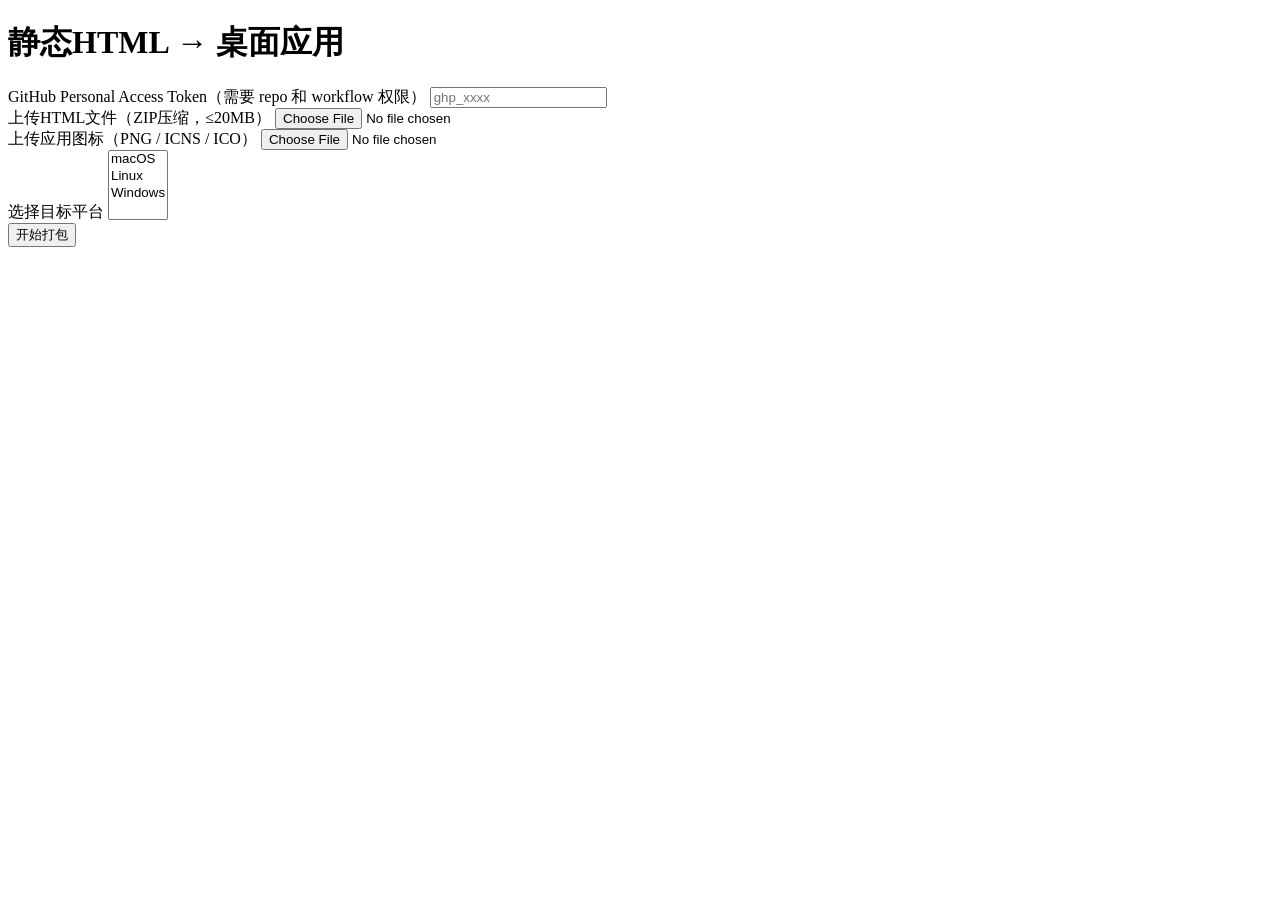
==== docs/index.html @ 5d5d5eb6 "html app packager - initial commit" ====
<!DOCTYPE html>
<html>

<head>
  <meta charset="UTF-8">
  <title>HTML 打包工具</title>
  <link rel="stylesheet" href="style.css">
</head>

<body>
  <h1>静态HTML → 桌面应用</h1>
  <div class="step">
    <label>GitHub Personal Access Token（需要 repo 和 workflow 权限）</label>
    <input type="password" id="token" placeholder="ghp_xxxx">
  </div>
  <div class="step">
    <label>上传HTML文件（ZIP压缩，≤20MB）</label>
    <input type="file" id="htmlZip" accept=".zip">
  </div>
  <div class="step">
    <label>上传应用图标（PNG / ICNS / ICO）</label>
    <input type="file" id="iconFile" accept=".png,.icns,.ico">
  </div>
  <div class="step">
    <label>选择目标平台</label>
    <select id="platforms" multiple>
      <option value="mac">macOS</option>
      <option value="linux">Linux</option>
      <option value="windows">Windows</option>
    </select>
  </div>
  <button id="buildBtn">开始打包</button>
  <div id="status"></div>
  <div id="downloadLinks"></div>

  <script src="app.js" type="module"></script>
</body>

</html>
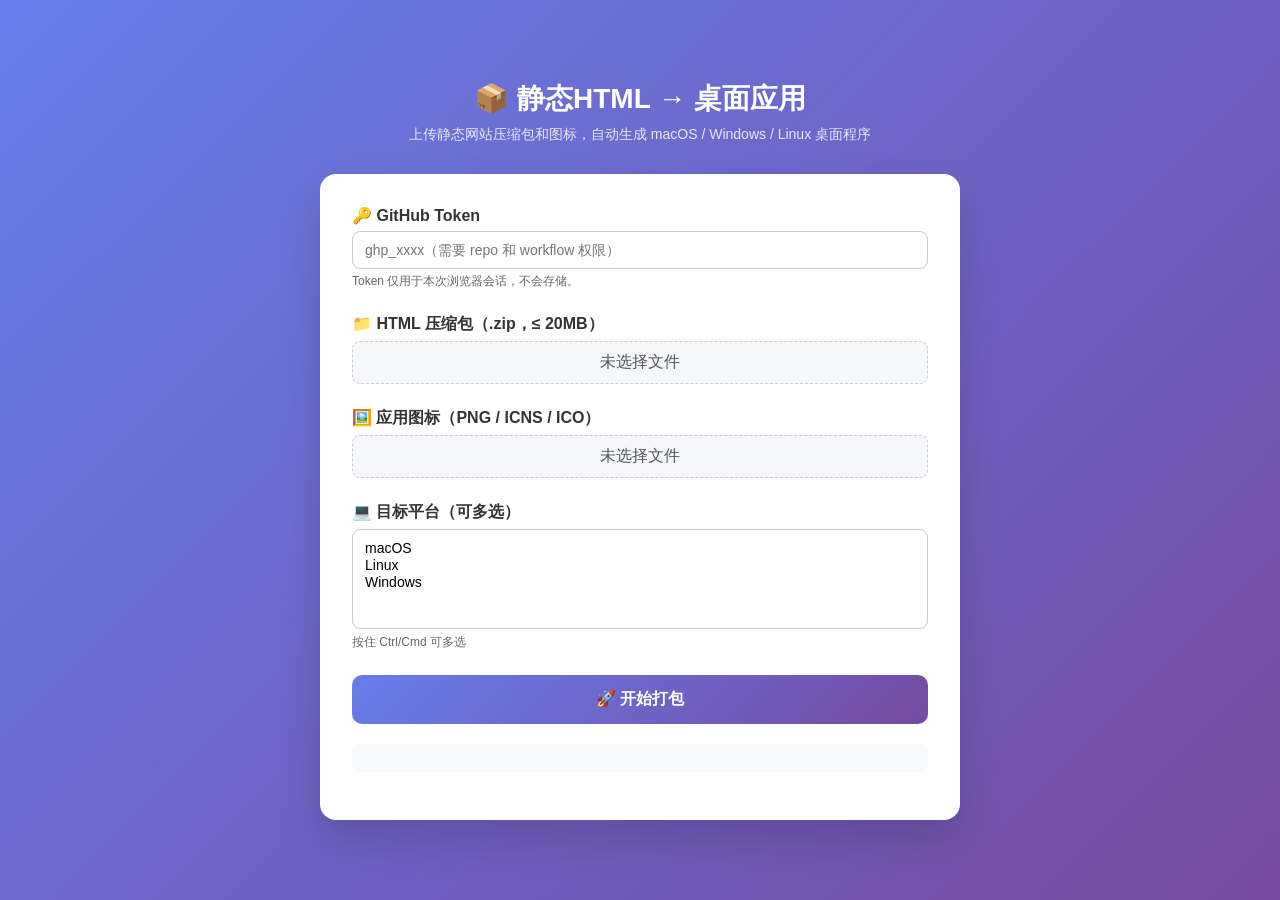
==== commit 2ace5eea: "Enhance docs UI and GitHub Actions flow Revamp the docs UI and improve the GitHub Actions integratio" ====
--- a/docs/index.html
+++ b/docs/index.html
@@ -1,39 +1,56 @@
 <!DOCTYPE html>
-<html>
-
+<html lang="zh-CN">
 <head>
   <meta charset="UTF-8">
-  <title>HTML 打包工具</title>
+  <meta name="viewport" content="width=device-width, initial-scale=1.0">
+  <title>HTML 打包桌面应用</title>
   <link rel="stylesheet" href="style.css">
 </head>
+<body>
+  <div class="container">
+    <h1>📦 静态HTML → 桌面应用</h1>
+    <p class="subtitle">上传静态网站压缩包和图标，自动生成 macOS / Windows / Linux 桌面程序</p>
 
-<body>
-  <h1>静态HTML → 桌面应用</h1>
-  <div class="step">
-    <label>GitHub Personal Access Token（需要 repo 和 workflow 权限）</label>
-    <input type="password" id="token" placeholder="ghp_xxxx">
+    <div class="card">
+      <div class="step">
+        <label for="token">🔑 GitHub Token</label>
+        <input type="password" id="token" placeholder="ghp_xxxx（需要 repo 和 workflow 权限）" autocomplete="off">
+        <small>Token 仅用于本次浏览器会话，不会存储。</small>
+      </div>
+
+      <div class="step">
+        <label for="htmlZip">📁 HTML 压缩包（.zip，≤ 20MB）</label>
+        <div class="file-input-wrapper">
+          <input type="file" id="htmlZip" accept=".zip">
+          <span id="zipFileName">未选择文件</span>
+        </div>
+      </div>
+
+      <div class="step">
+        <label for="iconFile">🖼️ 应用图标（PNG / ICNS / ICO）</label>
+        <div class="file-input-wrapper">
+          <input type="file" id="iconFile" accept=".png,.icns,.ico">
+          <span id="iconFileName">未选择文件</span>
+        </div>
+      </div>
+
+      <div class="step">
+        <label for="platforms">💻 目标平台（可多选）</label>
+        <select id="platforms" multiple size="3">
+          <option value="mac">macOS</option>
+          <option value="linux">Linux</option>
+          <option value="windows">Windows</option>
+        </select>
+        <small>按住 Ctrl/Cmd 可多选</small>
+      </div>
+
+      <button id="buildBtn">🚀 开始打包</button>
+
+      <div id="status" class="status-box"></div>
+      <div id="downloadLinks" class="download-box"></div>
+    </div>
   </div>
-  <div class="step">
-    <label>上传HTML文件（ZIP压缩，≤20MB）</label>
-    <input type="file" id="htmlZip" accept=".zip">
-  </div>
-  <div class="step">
-    <label>上传应用图标（PNG / ICNS / ICO）</label>
-    <input type="file" id="iconFile" accept=".png,.icns,.ico">
-  </div>
-  <div class="step">
-    <label>选择目标平台</label>
-    <select id="platforms" multiple>
-      <option value="mac">macOS</option>
-      <option value="linux">Linux</option>
-      <option value="windows">Windows</option>
-    </select>
-  </div>
-  <button id="buildBtn">开始打包</button>
-  <div id="status"></div>
-  <div id="downloadLinks"></div>
 
   <script src="app.js" type="module"></script>
 </body>
-
 </html>
--- a/docs/style.css
+++ b/docs/style.css
@@ -0,0 +1,169 @@
+* {
+  margin: 0;
+  padding: 0;
+  box-sizing: border-box;
+}
+
+body {
+  font-family: -apple-system, BlinkMacSystemFont, 'Segoe UI', Roboto, Helvetica, Arial, sans-serif;
+  background: linear-gradient(135deg, #667eea 0%, #764ba2 100%);
+  min-height: 100vh;
+  display: flex;
+  align-items: center;
+  justify-content: center;
+  padding: 20px;
+}
+
+.container {
+  max-width: 640px;
+  width: 100%;
+}
+
+h1 {
+  text-align: center;
+  color: white;
+  margin-bottom: 8px;
+  font-size: 28px;
+}
+
+.subtitle {
+  text-align: center;
+  color: rgba(255, 255, 255, 0.85);
+  margin-bottom: 30px;
+  font-size: 14px;
+}
+
+.card {
+  background: white;
+  border-radius: 16px;
+  padding: 32px;
+  box-shadow: 0 20px 40px rgba(0, 0, 0, 0.15);
+}
+
+.step {
+  margin-bottom: 24px;
+}
+
+.step label {
+  display: block;
+  font-weight: 600;
+  margin-bottom: 6px;
+  color: #333;
+}
+
+.step small {
+  display: block;
+  color: #666;
+  font-size: 12px;
+  margin-top: 4px;
+}
+
+input[type="password"],
+select {
+  width: 100%;
+  padding: 10px 12px;
+  border: 1px solid #ccc;
+  border-radius: 8px;
+  font-size: 14px;
+  transition: border 0.2s;
+}
+
+input[type="password"]:focus,
+select:focus {
+  outline: none;
+  border-color: #667eea;
+  box-shadow: 0 0 0 3px rgba(102, 126, 234, 0.15);
+}
+
+.file-input-wrapper {
+  position: relative;
+  display: flex;
+  align-items: center;
+}
+
+.file-input-wrapper input[type="file"] {
+  position: absolute;
+  opacity: 0;
+  width: 100%;
+  height: 100%;
+  cursor: pointer;
+}
+
+.file-input-wrapper span {
+  display: inline-block;
+  padding: 10px 16px;
+  background: #f5f7fa;
+  border: 1px dashed #ccc;
+  border-radius: 8px;
+  width: 100%;
+  text-align: center;
+  color: #555;
+  transition: background 0.2s;
+}
+
+.file-input-wrapper:hover span {
+  background: #e8ecf1;
+  border-color: #667eea;
+}
+
+select[multiple] {
+  height: 100px;
+}
+
+button {
+  width: 100%;
+  padding: 14px;
+  background: linear-gradient(135deg, #667eea 0%, #764ba2 100%);
+  color: white;
+  border: none;
+  border-radius: 10px;
+  font-size: 16px;
+  font-weight: 600;
+  cursor: pointer;
+  transition: transform 0.1s, box-shadow 0.2s;
+}
+
+button:hover {
+  transform: translateY(-1px);
+  box-shadow: 0 8px 20px rgba(102, 126, 234, 0.4);
+}
+
+button:active {
+  transform: translateY(0);
+}
+
+.status-box {
+  margin-top: 20px;
+  padding: 14px;
+  background: #f8f9fa;
+  border-radius: 8px;
+  font-size: 14px;
+  color: #333;
+  white-space: pre-wrap;
+  word-break: break-word;
+}
+
+.download-box {
+  margin-top: 16px;
+}
+
+.download-box a {
+  display: block;
+  padding: 8px 12px;
+  background: #f0f3ff;
+  color: #4f46e5;
+  border-radius: 6px;
+  text-decoration: none;
+  margin-bottom: 8px;
+  font-weight: 500;
+  transition: background 0.2s;
+}
+
+.download-box a:hover {
+  background: #dde2ff;
+}
+
+.download-box h3 {
+  margin-bottom: 10px;
+  color: #333;
+}
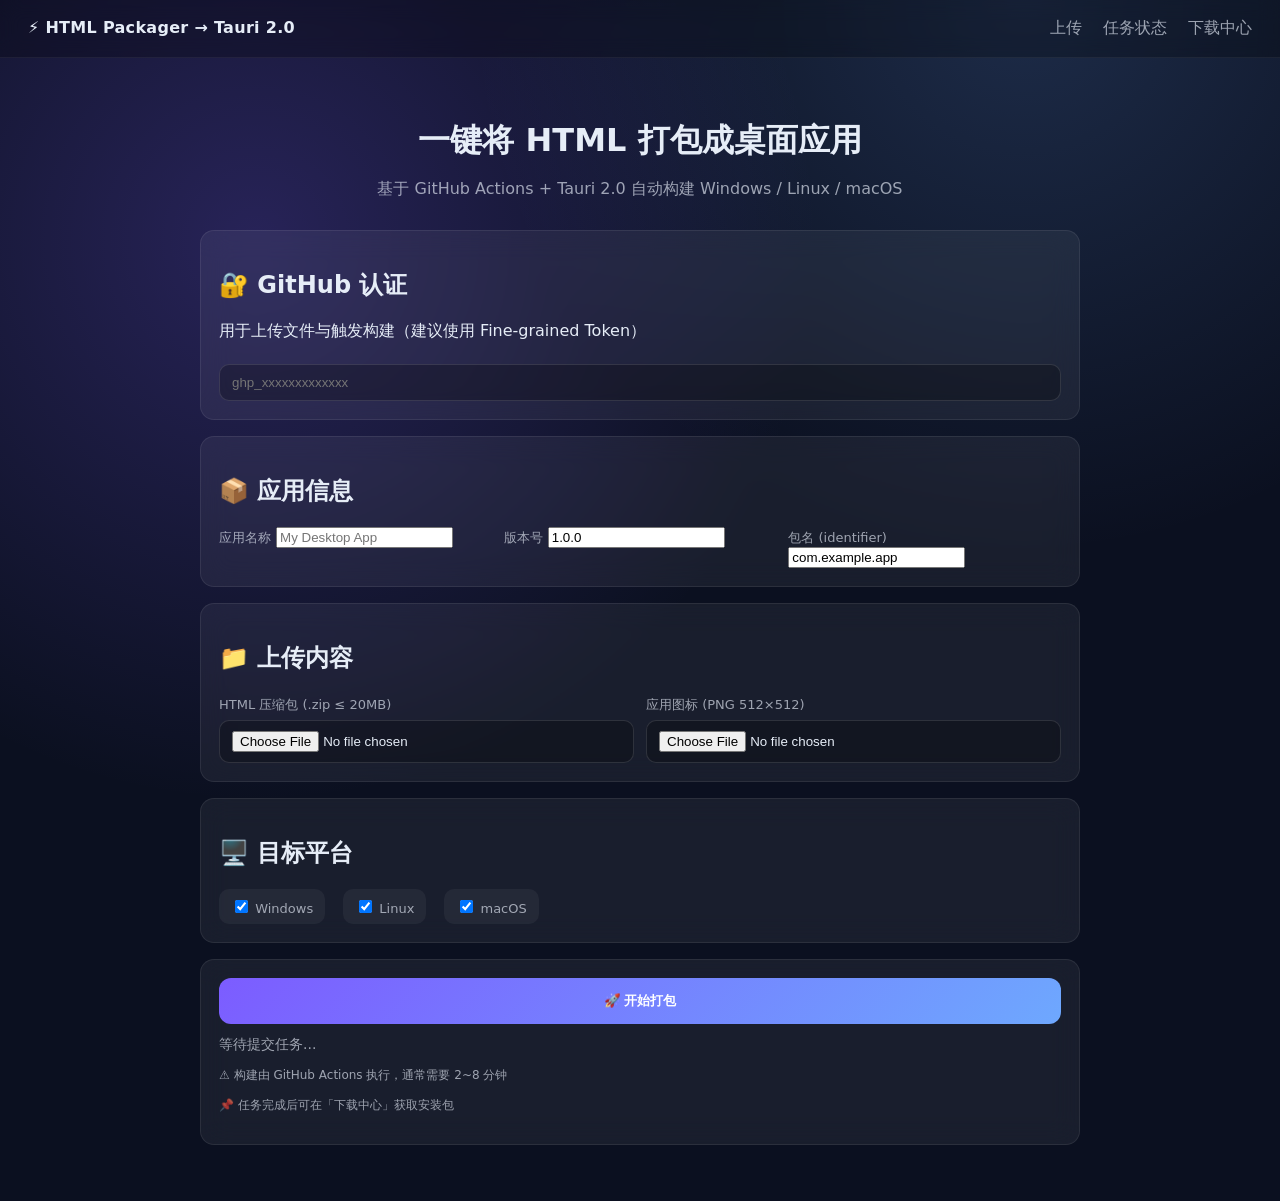
==== commit a8959e8d: "Add Tauri build & cleanup workflows, docs UI Introduce a Tauri-based build system and queue manager " ====
--- a/docs/index.html
+++ b/docs/index.html
@@ -1,56 +1,133 @@
 <!DOCTYPE html>
 <html lang="zh-CN">
+
 <head>
-  <meta charset="UTF-8">
-  <meta name="viewport" content="width=device-width, initial-scale=1.0">
-  <title>HTML 打包桌面应用</title>
-  <link rel="stylesheet" href="style.css">
+  <meta charset="UTF-8" />
+  <meta name="viewport" content="width=device-width, initial-scale=1.0" />
+  <title>HTML → Tauri 打包平台</title>
+
+  <link rel="stylesheet" href="style.css" />
 </head>
+
 <body>
-  <div class="container">
-    <h1>📦 静态HTML → 桌面应用</h1>
-    <p class="subtitle">上传静态网站压缩包和图标，自动生成 macOS / Windows / Linux 桌面程序</p>
 
-    <div class="card">
-      <div class="step">
-        <label for="token">🔑 GitHub Token</label>
-        <input type="password" id="token" placeholder="ghp_xxxx（需要 repo 和 workflow 权限）" autocomplete="off">
-        <small>Token 仅用于本次浏览器会话，不会存储。</small>
-      </div>
+  <div class="topbar">
+    <div class="brand">
+      ⚡ HTML Packager → Tauri 2.0
+    </div>
 
-      <div class="step">
-        <label for="htmlZip">📁 HTML 压缩包（.zip，≤ 20MB）</label>
-        <div class="file-input-wrapper">
-          <input type="file" id="htmlZip" accept=".zip">
-          <span id="zipFileName">未选择文件</span>
-        </div>
-      </div>
-
-      <div class="step">
-        <label for="iconFile">🖼️ 应用图标（PNG / ICNS / ICO）</label>
-        <div class="file-input-wrapper">
-          <input type="file" id="iconFile" accept=".png,.icns,.ico">
-          <span id="iconFileName">未选择文件</span>
-        </div>
-      </div>
-
-      <div class="step">
-        <label for="platforms">💻 目标平台（可多选）</label>
-        <select id="platforms" multiple size="3">
-          <option value="mac">macOS</option>
-          <option value="linux">Linux</option>
-          <option value="windows">Windows</option>
-        </select>
-        <small>按住 Ctrl/Cmd 可多选</small>
-      </div>
-
-      <button id="buildBtn">🚀 开始打包</button>
-
-      <div id="status" class="status-box"></div>
-      <div id="downloadLinks" class="download-box"></div>
+    <div class="nav">
+      <a href="./index.html">上传</a>
+      <a href="./status.html">任务状态</a>
+      <a href="./releases.html">下载中心</a>
     </div>
   </div>
 
-  <script src="app.js" type="module"></script>
+  <div class="container">
+
+    <div class="hero">
+      <h1>一键将 HTML 打包成桌面应用</h1>
+      <p>基于 GitHub Actions + Tauri 2.0 自动构建 Windows / Linux / macOS</p>
+    </div>
+
+    <!-- GitHub Token -->
+    <div class="card">
+      <h2>🔐 GitHub 认证</h2>
+      <p class="hint">用于上传文件与触发构建（建议使用 Fine-grained Token）</p>
+
+      <input id="token" type="password" placeholder="ghp_xxxxxxxxxxxxx" />
+    </div>
+
+    <!-- App Info -->
+    <div class="card">
+      <h2>📦 应用信息</h2>
+
+      <div class="grid">
+
+        <div>
+          <label>应用名称</label>
+          <input id="appName" placeholder="My Desktop App" />
+        </div>
+
+        <div>
+          <label>版本号</label>
+          <input id="version" value="1.0.0" />
+        </div>
+
+        <div>
+          <label>包名 (identifier)</label>
+          <input id="identifier" value="com.example.app" />
+        </div>
+
+      </div>
+    </div>
+
+    <!-- Upload -->
+    <div class="card">
+      <h2>📁 上传内容</h2>
+
+      <div class="upload-box">
+
+        <div>
+          <label>HTML 压缩包 (.zip ≤ 20MB)</label>
+          <input id="zip" type="file" accept=".zip" />
+        </div>
+
+        <div>
+          <label>应用图标 (PNG 512×512)</label>
+          <input id="icon" type="file" accept="image/png" />
+        </div>
+
+      </div>
+    </div>
+
+    <!-- Platforms -->
+    <div class="card">
+      <h2>🖥️ 目标平台</h2>
+
+      <div class="platforms">
+
+        <label>
+          <input type="checkbox" value="windows" checked />
+          Windows
+        </label>
+
+        <label>
+          <input type="checkbox" value="linux" checked />
+          Linux
+        </label>
+
+        <label>
+          <input type="checkbox" value="macos" checked />
+          macOS
+        </label>
+
+      </div>
+    </div>
+
+    <!-- Action -->
+    <div class="card action-card">
+
+      <button id="buildBtn">
+        🚀 开始打包
+      </button>
+
+      <div id="status" class="status idle">
+        等待提交任务...
+      </div>
+
+      <div class="tips">
+        <p>⚠️ 构建由 GitHub Actions 执行，通常需要 2~8 分钟</p>
+        <p>📌 任务完成后可在「下载中心」获取安装包</p>
+      </div>
+
+    </div>
+
+  </div>
+
+  <script src="config.js"></script>
+  <script src="app.js"></script>
+
 </body>
+
 </html>
--- a/docs/style.css
+++ b/docs/style.css
@@ -1,169 +1,203 @@
+:root {
+  --bg: #0b1020;
+  --panel: rgba(255, 255, 255, 0.06);
+  --panel-hover: rgba(255, 255, 255, 0.09);
+  --text: #e6edf7;
+  --muted: rgba(230, 237, 247, 0.65);
+  --primary: #6ea8fe;
+  --accent: #7c5cff;
+  --danger: #ff5c7a;
+  --radius: 14px;
+}
+
 * {
+  box-sizing: border-box;
+}
+
+body {
   margin: 0;
-  padding: 0;
-  box-sizing: border-box;
-}
-
-body {
-  font-family: -apple-system, BlinkMacSystemFont, 'Segoe UI', Roboto, Helvetica, Arial, sans-serif;
-  background: linear-gradient(135deg, #667eea 0%, #764ba2 100%);
-  min-height: 100vh;
+  font-family: ui-sans-serif, system-ui, -apple-system, Segoe UI, Roboto, Arial;
+  background:
+    radial-gradient(circle at 20% 20%, rgba(124, 92, 255, 0.25), transparent 40%),
+    radial-gradient(circle at 80% 0%, rgba(110, 168, 254, 0.18), transparent 35%),
+    var(--bg);
+  color: var(--text);
+}
+
+/* 顶部导航 */
+.topbar {
   display: flex;
-  align-items: center;
-  justify-content: center;
-  padding: 20px;
-}
-
+  justify-content: space-between;
+  padding: 18px 28px;
+  backdrop-filter: blur(10px);
+  background: rgba(0, 0, 0, 0.25);
+  border-bottom: 1px solid rgba(255, 255, 255, 0.06);
+  position: sticky;
+  top: 0;
+}
+
+.brand {
+  font-weight: 700;
+  letter-spacing: 0.3px;
+}
+
+.nav a {
+  color: var(--muted);
+  margin-left: 16px;
+  text-decoration: none;
+  transition: 0.2s;
+}
+
+.nav a:hover {
+  color: var(--text);
+}
+
+/* 容器 */
 .container {
-  max-width: 640px;
-  width: 100%;
-}
-
-h1 {
+  max-width: 920px;
+  margin: 0 auto;
+  padding: 40px 20px;
+}
+
+/* hero */
+.hero {
   text-align: center;
-  color: white;
+  margin-bottom: 30px;
+}
+
+.hero h1 {
+  font-size: 32px;
   margin-bottom: 8px;
-  font-size: 28px;
-}
-
-.subtitle {
-  text-align: center;
-  color: rgba(255, 255, 255, 0.85);
-  margin-bottom: 30px;
-  font-size: 14px;
-}
-
+}
+
+.hero p {
+  color: var(--muted);
+}
+
+/* 卡片 */
 .card {
-  background: white;
-  border-radius: 16px;
-  padding: 32px;
-  box-shadow: 0 20px 40px rgba(0, 0, 0, 0.15);
-}
-
-.step {
-  margin-bottom: 24px;
-}
-
-.step label {
-  display: block;
-  font-weight: 600;
-  margin-bottom: 6px;
-  color: #333;
-}
-
-.step small {
-  display: block;
-  color: #666;
-  font-size: 12px;
-  margin-top: 4px;
-}
-
+  background: var(--panel);
+  border: 1px solid rgba(255, 255, 255, 0.08);
+  border-radius: var(--radius);
+  padding: 18px;
+  margin-bottom: 16px;
+  backdrop-filter: blur(14px);
+  transition: 0.2s;
+}
+
+.card:hover {
+  background: var(--panel-hover);
+  transform: translateY(-1px);
+}
+
+/* 输入框 */
+input[type="text"],
 input[type="password"],
-select {
+input[type="file"] {
   width: 100%;
   padding: 10px 12px;
-  border: 1px solid #ccc;
-  border-radius: 8px;
-  font-size: 14px;
-  transition: border 0.2s;
-}
-
-input[type="password"]:focus,
-select:focus {
+  margin-top: 6px;
+  border-radius: 10px;
+  border: 1px solid rgba(255, 255, 255, 0.12);
+  background: rgba(0, 0, 0, 0.25);
+  color: var(--text);
   outline: none;
-  border-color: #667eea;
-  box-shadow: 0 0 0 3px rgba(102, 126, 234, 0.15);
-}
-
-.file-input-wrapper {
-  position: relative;
+}
+
+label {
+  font-size: 13px;
+  color: var(--muted);
+}
+
+/* grid */
+.grid {
+  display: grid;
+  grid-template-columns: repeat(3, 1fr);
+  gap: 12px;
+}
+
+/* 上传 */
+.upload-box {
+  display: grid;
+  grid-template-columns: 1fr 1fr;
+  gap: 12px;
+}
+
+/* 平台选择 */
+.platforms {
   display: flex;
-  align-items: center;
-}
-
-.file-input-wrapper input[type="file"] {
-  position: absolute;
-  opacity: 0;
-  width: 100%;
-  height: 100%;
+  gap: 18px;
+  flex-wrap: wrap;
+}
+
+.platforms label {
+  background: rgba(255, 255, 255, 0.05);
+  padding: 8px 12px;
+  border-radius: 10px;
   cursor: pointer;
-}
-
-.file-input-wrapper span {
-  display: inline-block;
-  padding: 10px 16px;
-  background: #f5f7fa;
-  border: 1px dashed #ccc;
-  border-radius: 8px;
-  width: 100%;
-  text-align: center;
-  color: #555;
-  transition: background 0.2s;
-}
-
-.file-input-wrapper:hover span {
-  background: #e8ecf1;
-  border-color: #667eea;
-}
-
-select[multiple] {
-  height: 100px;
-}
-
+  transition: 0.2s;
+}
+
+.platforms label:hover {
+  background: rgba(255, 255, 255, 0.08);
+}
+
+/* 按钮 */
 button {
   width: 100%;
   padding: 14px;
-  background: linear-gradient(135deg, #667eea 0%, #764ba2 100%);
+  border-radius: 12px;
+  border: none;
+  background: linear-gradient(135deg, var(--accent), var(--primary));
   color: white;
-  border: none;
-  border-radius: 10px;
-  font-size: 16px;
   font-weight: 600;
   cursor: pointer;
-  transition: transform 0.1s, box-shadow 0.2s;
+  transition: 0.2s;
 }
 
 button:hover {
-  transform: translateY(-1px);
-  box-shadow: 0 8px 20px rgba(102, 126, 234, 0.4);
+  transform: scale(1.01);
+  filter: brightness(1.05);
 }
 
 button:active {
-  transform: translateY(0);
-}
-
-.status-box {
-  margin-top: 20px;
-  padding: 14px;
-  background: #f8f9fa;
-  border-radius: 8px;
+  transform: scale(0.99);
+}
+
+/* 状态 */
+.status {
+  margin-top: 12px;
   font-size: 14px;
-  color: #333;
-  white-space: pre-wrap;
-  word-break: break-word;
-}
-
-.download-box {
-  margin-top: 16px;
-}
-
-.download-box a {
-  display: block;
-  padding: 8px 12px;
-  background: #f0f3ff;
-  color: #4f46e5;
-  border-radius: 6px;
-  text-decoration: none;
-  margin-bottom: 8px;
-  font-weight: 500;
-  transition: background 0.2s;
-}
-
-.download-box a:hover {
-  background: #dde2ff;
-}
-
-.download-box h3 {
-  margin-bottom: 10px;
-  color: #333;
+  color: var(--muted);
+}
+
+.status.idle {
+  color: var(--muted);
+}
+
+.status.success {
+  color: #3ef29b;
+}
+
+.status.error {
+  color: var(--danger);
+}
+
+/* 提示 */
+.tips {
+  margin-top: 10px;
+  font-size: 12px;
+  color: var(--muted);
+  line-height: 1.5;
+}
+
+/* 响应式 */
+@media (max-width: 768px) {
+  .grid {
+    grid-template-columns: 1fr;
+  }
+
+  .upload-box {
+    grid-template-columns: 1fr;
+  }
 }
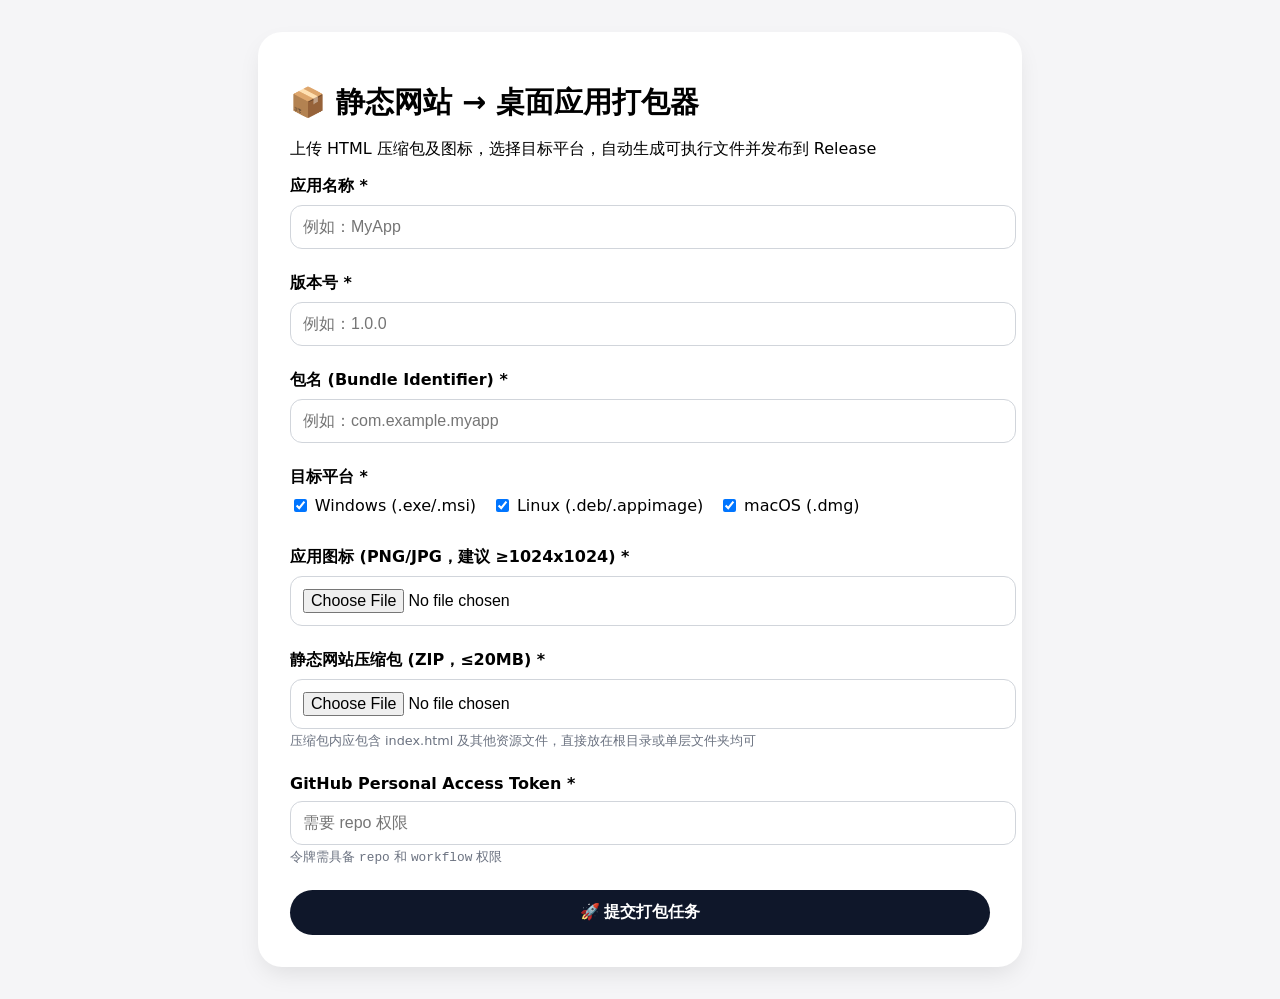
==== commit 65f57cd1: "Revamp GitHub Actions and static site docs Replace the previous job-based build with a metadata-driv" ====
--- a/docs/index.html
+++ b/docs/index.html
@@ -1,133 +1,65 @@
 <!DOCTYPE html>
 <html lang="zh-CN">
+<head>
+    <meta charset="UTF-8">
+    <meta name="viewport" content="width=device-width, initial-scale=1.0">
+    <title>静态网站打包器 - Tauri 2.0</title>
+    <link rel="stylesheet" href="style.css">
+</head>
+<body>
+    <div class="container">
+        <h1>📦 静态网站 → 桌面应用打包器</h1>
+        <p>上传 HTML 压缩包及图标，选择目标平台，自动生成可执行文件并发布到 Release</p>
 
-<head>
-  <meta charset="UTF-8" />
-  <meta name="viewport" content="width=device-width, initial-scale=1.0" />
-  <title>HTML → Tauri 打包平台</title>
+        <form id="buildForm">
+            <div class="form-group">
+                <label>应用名称 *</label>
+                <input type="text" id="appName" placeholder="例如：MyApp" required>
+            </div>
 
-  <link rel="stylesheet" href="style.css" />
-</head>
+            <div class="form-group">
+                <label>版本号 *</label>
+                <input type="text" id="version" placeholder="例如：1.0.0" required>
+            </div>
 
-<body>
+            <div class="form-group">
+                <label>包名 (Bundle Identifier) *</label>
+                <input type="text" id="bundleId" placeholder="例如：com.example.myapp" required>
+            </div>
 
-  <div class="topbar">
-    <div class="brand">
-      ⚡ HTML Packager → Tauri 2.0
+            <div class="form-group">
+                <label>目标平台 *</label>
+                <div class="checkbox-group">
+                    <label><input type="checkbox" value="windows" checked> Windows (.exe/.msi)</label>
+                    <label><input type="checkbox" value="linux" checked> Linux (.deb/.appimage)</label>
+                    <label><input type="checkbox" value="macos" checked> macOS (.dmg)</label>
+                </div>
+            </div>
+
+            <div class="form-group">
+                <label>应用图标 (PNG/JPG，建议 ≥1024x1024) *</label>
+                <input type="file" id="icon" accept="image/png,image/jpeg" required>
+            </div>
+
+            <div class="form-group">
+                <label>静态网站压缩包 (ZIP，≤20MB) *</label>
+                <input type="file" id="websiteZip" accept=".zip" required>
+                <small>压缩包内应包含 index.html 及其他资源文件，直接放在根目录或单层文件夹均可</small>
+            </div>
+
+            <div class="form-group">
+                <label>GitHub Personal Access Token *</label>
+                <input type="password" id="githubToken" placeholder="需要 repo 权限" required>
+                <small>令牌需具备 <code>repo</code> 和 <code>workflow</code> 权限</small>
+            </div>
+
+            <button type="submit" id="submitBtn">🚀 提交打包任务</button>
+        </form>
+
+        <div id="message" class="message"></div>
+        <div id="result"></div>
     </div>
 
-    <div class="nav">
-      <a href="./index.html">上传</a>
-      <a href="./status.html">任务状态</a>
-      <a href="./releases.html">下载中心</a>
-    </div>
-  </div>
-
-  <div class="container">
-
-    <div class="hero">
-      <h1>一键将 HTML 打包成桌面应用</h1>
-      <p>基于 GitHub Actions + Tauri 2.0 自动构建 Windows / Linux / macOS</p>
-    </div>
-
-    <!-- GitHub Token -->
-    <div class="card">
-      <h2>🔐 GitHub 认证</h2>
-      <p class="hint">用于上传文件与触发构建（建议使用 Fine-grained Token）</p>
-
-      <input id="token" type="password" placeholder="ghp_xxxxxxxxxxxxx" />
-    </div>
-
-    <!-- App Info -->
-    <div class="card">
-      <h2>📦 应用信息</h2>
-
-      <div class="grid">
-
-        <div>
-          <label>应用名称</label>
-          <input id="appName" placeholder="My Desktop App" />
-        </div>
-
-        <div>
-          <label>版本号</label>
-          <input id="version" value="1.0.0" />
-        </div>
-
-        <div>
-          <label>包名 (identifier)</label>
-          <input id="identifier" value="com.example.app" />
-        </div>
-
-      </div>
-    </div>
-
-    <!-- Upload -->
-    <div class="card">
-      <h2>📁 上传内容</h2>
-
-      <div class="upload-box">
-
-        <div>
-          <label>HTML 压缩包 (.zip ≤ 20MB)</label>
-          <input id="zip" type="file" accept=".zip" />
-        </div>
-
-        <div>
-          <label>应用图标 (PNG 512×512)</label>
-          <input id="icon" type="file" accept="image/png" />
-        </div>
-
-      </div>
-    </div>
-
-    <!-- Platforms -->
-    <div class="card">
-      <h2>🖥️ 目标平台</h2>
-
-      <div class="platforms">
-
-        <label>
-          <input type="checkbox" value="windows" checked />
-          Windows
-        </label>
-
-        <label>
-          <input type="checkbox" value="linux" checked />
-          Linux
-        </label>
-
-        <label>
-          <input type="checkbox" value="macos" checked />
-          macOS
-        </label>
-
-      </div>
-    </div>
-
-    <!-- Action -->
-    <div class="card action-card">
-
-      <button id="buildBtn">
-        🚀 开始打包
-      </button>
-
-      <div id="status" class="status idle">
-        等待提交任务...
-      </div>
-
-      <div class="tips">
-        <p>⚠️ 构建由 GitHub Actions 执行，通常需要 2~8 分钟</p>
-        <p>📌 任务完成后可在「下载中心」获取安装包</p>
-      </div>
-
-    </div>
-
-  </div>
-
-  <script src="config.js"></script>
-  <script src="app.js"></script>
-
+    <script src="script.js"></script>
 </body>
-
 </html>
--- a/docs/style.css
+++ b/docs/style.css
@@ -1,203 +1,80 @@
-:root {
-  --bg: #0b1020;
-  --panel: rgba(255, 255, 255, 0.06);
-  --panel-hover: rgba(255, 255, 255, 0.09);
-  --text: #e6edf7;
-  --muted: rgba(230, 237, 247, 0.65);
-  --primary: #6ea8fe;
-  --accent: #7c5cff;
-  --danger: #ff5c7a;
-  --radius: 14px;
+body {
+    font-family: system-ui, -apple-system, 'Segoe UI', Roboto, sans-serif;
+    background: #f5f5f7;
+    margin: 0;
+    padding: 2rem;
 }
-
-* {
-  box-sizing: border-box;
+.container {
+    max-width: 700px;
+    margin: 0 auto;
+    background: white;
+    border-radius: 1.5rem;
+    padding: 2rem;
+    box-shadow: 0 10px 25px -5px rgba(0,0,0,0.1);
 }
-
-body {
-  margin: 0;
-  font-family: ui-sans-serif, system-ui, -apple-system, Segoe UI, Roboto, Arial;
-  background:
-    radial-gradient(circle at 20% 20%, rgba(124, 92, 255, 0.25), transparent 40%),
-    radial-gradient(circle at 80% 0%, rgba(110, 168, 254, 0.18), transparent 35%),
-    var(--bg);
-  color: var(--text);
+h1 {
+    font-size: 1.8rem;
+    margin-bottom: 0.5rem;
 }
-
-/* 顶部导航 */
-.topbar {
-  display: flex;
-  justify-content: space-between;
-  padding: 18px 28px;
-  backdrop-filter: blur(10px);
-  background: rgba(0, 0, 0, 0.25);
-  border-bottom: 1px solid rgba(255, 255, 255, 0.06);
-  position: sticky;
-  top: 0;
+.form-group {
+    margin-bottom: 1.5rem;
 }
-
-.brand {
-  font-weight: 700;
-  letter-spacing: 0.3px;
+label {
+    display: block;
+    font-weight: 600;
+    margin-bottom: 0.5rem;
 }
-
-.nav a {
-  color: var(--muted);
-  margin-left: 16px;
-  text-decoration: none;
-  transition: 0.2s;
+input[type="text"], input[type="password"], input[type="file"] {
+    width: 100%;
+    padding: 0.75rem;
+    border: 1px solid #d1d5db;
+    border-radius: 0.75rem;
+    font-size: 1rem;
 }
-
-.nav a:hover {
-  color: var(--text);
+.checkbox-group {
+    display: flex;
+    gap: 1rem;
+    flex-wrap: wrap;
 }
-
-/* 容器 */
-.container {
-  max-width: 920px;
-  margin: 0 auto;
-  padding: 40px 20px;
+.checkbox-group label {
+    font-weight: normal;
+    display: inline-flex;
+    align-items: center;
+    gap: 0.3rem;
 }
-
-/* hero */
-.hero {
-  text-align: center;
-  margin-bottom: 30px;
+button {
+    background: #0f172a;
+    color: white;
+    padding: 0.75rem 1.5rem;
+    border: none;
+    border-radius: 2rem;
+    font-size: 1rem;
+    font-weight: 600;
+    cursor: pointer;
+    width: 100%;
 }
-
-.hero h1 {
-  font-size: 32px;
-  margin-bottom: 8px;
+button:hover {
+    background: #1e293b;
 }
-
-.hero p {
-  color: var(--muted);
+.message {
+    margin-top: 1.5rem;
+    padding: 1rem;
+    border-radius: 1rem;
+    display: none;
 }
-
-/* 卡片 */
-.card {
-  background: var(--panel);
-  border: 1px solid rgba(255, 255, 255, 0.08);
-  border-radius: var(--radius);
-  padding: 18px;
-  margin-bottom: 16px;
-  backdrop-filter: blur(14px);
-  transition: 0.2s;
+.message.success {
+    background: #dcfce7;
+    color: #166534;
+    display: block;
 }
-
-.card:hover {
-  background: var(--panel-hover);
-  transform: translateY(-1px);
+.message.error {
+    background: #fee2e2;
+    color: #991b1b;
+    display: block;
 }
-
-/* 输入框 */
-input[type="text"],
-input[type="password"],
-input[type="file"] {
-  width: 100%;
-  padding: 10px 12px;
-  margin-top: 6px;
-  border-radius: 10px;
-  border: 1px solid rgba(255, 255, 255, 0.12);
-  background: rgba(0, 0, 0, 0.25);
-  color: var(--text);
-  outline: none;
-}
-
-label {
-  font-size: 13px;
-  color: var(--muted);
-}
-
-/* grid */
-.grid {
-  display: grid;
-  grid-template-columns: repeat(3, 1fr);
-  gap: 12px;
-}
-
-/* 上传 */
-.upload-box {
-  display: grid;
-  grid-template-columns: 1fr 1fr;
-  gap: 12px;
-}
-
-/* 平台选择 */
-.platforms {
-  display: flex;
-  gap: 18px;
-  flex-wrap: wrap;
-}
-
-.platforms label {
-  background: rgba(255, 255, 255, 0.05);
-  padding: 8px 12px;
-  border-radius: 10px;
-  cursor: pointer;
-  transition: 0.2s;
-}
-
-.platforms label:hover {
-  background: rgba(255, 255, 255, 0.08);
-}
-
-/* 按钮 */
-button {
-  width: 100%;
-  padding: 14px;
-  border-radius: 12px;
-  border: none;
-  background: linear-gradient(135deg, var(--accent), var(--primary));
-  color: white;
-  font-weight: 600;
-  cursor: pointer;
-  transition: 0.2s;
-}
-
-button:hover {
-  transform: scale(1.01);
-  filter: brightness(1.05);
-}
-
-button:active {
-  transform: scale(0.99);
-}
-
-/* 状态 */
-.status {
-  margin-top: 12px;
-  font-size: 14px;
-  color: var(--muted);
-}
-
-.status.idle {
-  color: var(--muted);
-}
-
-.status.success {
-  color: #3ef29b;
-}
-
-.status.error {
-  color: var(--danger);
-}
-
-/* 提示 */
-.tips {
-  margin-top: 10px;
-  font-size: 12px;
-  color: var(--muted);
-  line-height: 1.5;
-}
-
-/* 响应式 */
-@media (max-width: 768px) {
-  .grid {
-    grid-template-columns: 1fr;
-  }
-
-  .upload-box {
-    grid-template-columns: 1fr;
-  }
+small {
+    display: block;
+    color: #6b7280;
+    font-size: 0.8rem;
+    margin-top: 0.25rem;
 }
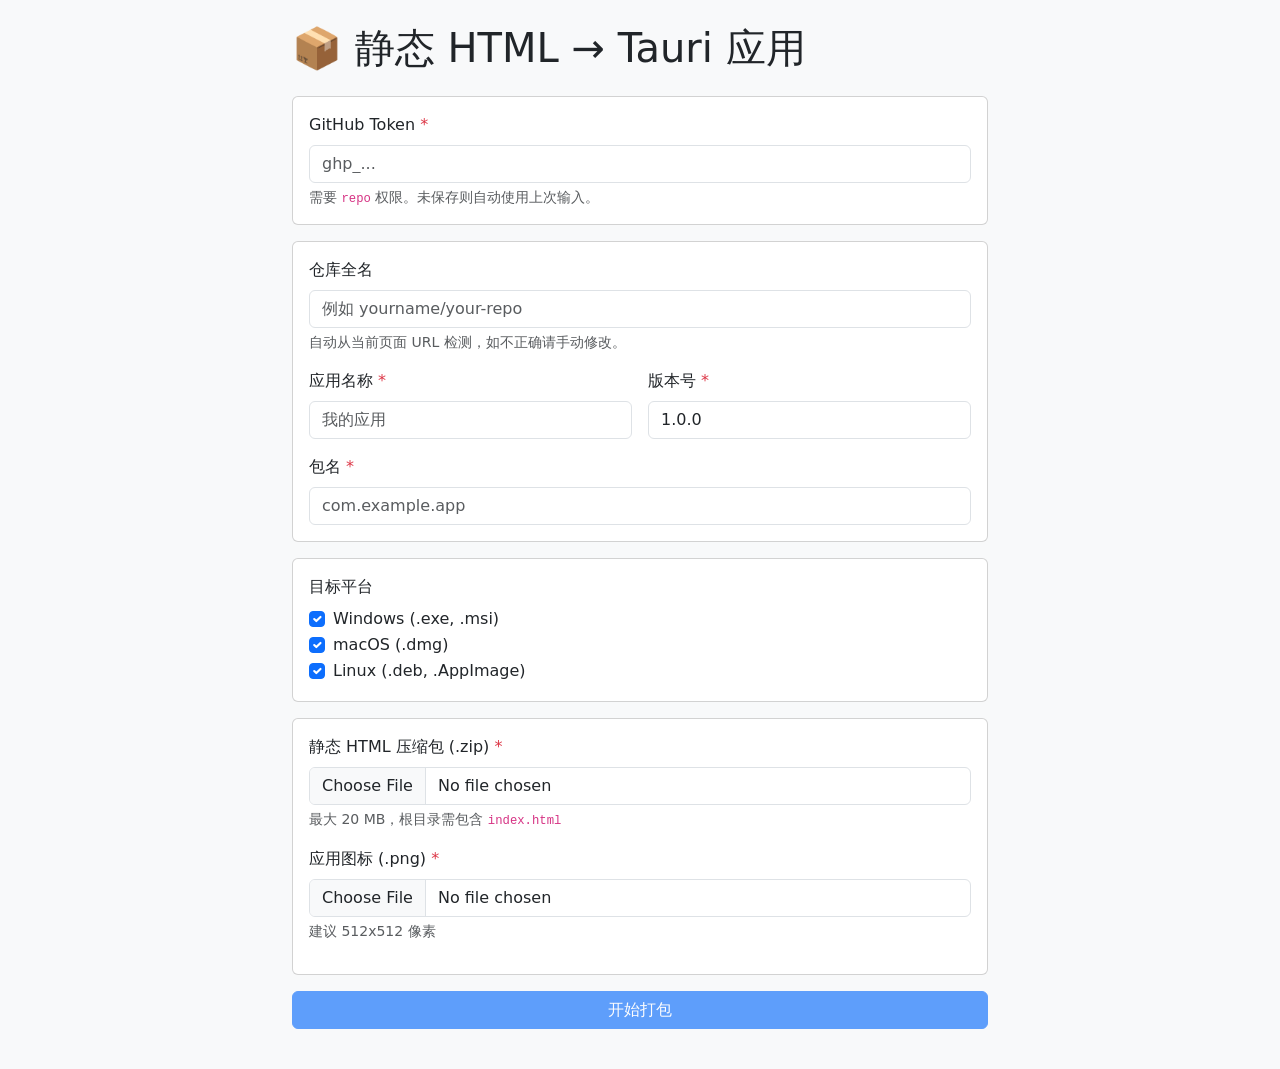
==== commit 84a38616: "Update index.html" ====
--- a/docs/index.html
+++ b/docs/index.html
@@ -1,65 +1,240 @@
 <!DOCTYPE html>
 <html lang="zh-CN">
 <head>
-    <meta charset="UTF-8">
-    <meta name="viewport" content="width=device-width, initial-scale=1.0">
-    <title>静态网站打包器 - Tauri 2.0</title>
-    <link rel="stylesheet" href="style.css">
+  <meta charset="UTF-8" />
+  <meta name="viewport" content="width=device-width, initial-scale=1.0" />
+  <title>Tauri App 打包器</title>
+  <link href="https://cdn.jsdelivr.net/npm/bootstrap@5.3.0/dist/css/bootstrap.min.css" rel="stylesheet" />
 </head>
-<body>
-    <div class="container">
-        <h1>📦 静态网站 → 桌面应用打包器</h1>
-        <p>上传 HTML 压缩包及图标，选择目标平台，自动生成可执行文件并发布到 Release</p>
-
-        <form id="buildForm">
-            <div class="form-group">
-                <label>应用名称 *</label>
-                <input type="text" id="appName" placeholder="例如：MyApp" required>
-            </div>
-
-            <div class="form-group">
-                <label>版本号 *</label>
-                <input type="text" id="version" placeholder="例如：1.0.0" required>
-            </div>
-
-            <div class="form-group">
-                <label>包名 (Bundle Identifier) *</label>
-                <input type="text" id="bundleId" placeholder="例如：com.example.myapp" required>
-            </div>
-
-            <div class="form-group">
-                <label>目标平台 *</label>
-                <div class="checkbox-group">
-                    <label><input type="checkbox" value="windows" checked> Windows (.exe/.msi)</label>
-                    <label><input type="checkbox" value="linux" checked> Linux (.deb/.appimage)</label>
-                    <label><input type="checkbox" value="macos" checked> macOS (.dmg)</label>
-                </div>
-            </div>
-
-            <div class="form-group">
-                <label>应用图标 (PNG/JPG，建议 ≥1024x1024) *</label>
-                <input type="file" id="icon" accept="image/png,image/jpeg" required>
-            </div>
-
-            <div class="form-group">
-                <label>静态网站压缩包 (ZIP，≤20MB) *</label>
-                <input type="file" id="websiteZip" accept=".zip" required>
-                <small>压缩包内应包含 index.html 及其他资源文件，直接放在根目录或单层文件夹均可</small>
-            </div>
-
-            <div class="form-group">
-                <label>GitHub Personal Access Token *</label>
-                <input type="password" id="githubToken" placeholder="需要 repo 权限" required>
-                <small>令牌需具备 <code>repo</code> 和 <code>workflow</code> 权限</small>
-            </div>
-
-            <button type="submit" id="submitBtn">🚀 提交打包任务</button>
-        </form>
-
-        <div id="message" class="message"></div>
-        <div id="result"></div>
-    </div>
-
-    <script src="script.js"></script>
+<body class="bg-light">
+  <div class="container py-4" style="max-width: 720px;">
+    <h1 class="mb-4">📦 静态 HTML → Tauri 应用</h1>
+
+    <!-- Token 设置 -->
+    <div class="card mb-3">
+      <div class="card-body">
+        <label class="form-label">GitHub Token <span class="text-danger">*</span></label>
+        <input type="password" id="token" class="form-control" placeholder="ghp_..." />
+        <div class="form-text">
+          需要 <code>repo</code> 权限。未保存则自动使用上次输入。
+        </div>
+      </div>
+    </div>
+
+    <!-- 应用信息 -->
+    <div class="card mb-3">
+      <div class="card-body">
+        <div class="mb-3">
+          <label class="form-label">仓库全名</label>
+          <input type="text" id="repoFullName" class="form-control" placeholder="例如 yourname/your-repo" />
+          <div class="form-text">自动从当前页面 URL 检测，如不正确请手动修改。</div>
+        </div>
+        <div class="row g-3">
+          <div class="col-md-6">
+            <label class="form-label">应用名称 <span class="text-danger">*</span></label>
+            <input type="text" id="appName" class="form-control" placeholder="我的应用" required />
+          </div>
+          <div class="col-md-6">
+            <label class="form-label">版本号 <span class="text-danger">*</span></label>
+            <input type="text" id="version" class="form-control" value="1.0.0" required />
+          </div>
+          <div class="col-12">
+            <label class="form-label">包名 <span class="text-danger">*</span></label>
+            <input type="text" id="packageName" class="form-control" placeholder="com.example.app" required />
+          </div>
+        </div>
+      </div>
+    </div>
+
+    <!-- 平台选择 -->
+    <div class="card mb-3">
+      <div class="card-body">
+        <label class="form-label">目标平台</label>
+        <div class="form-check">
+          <input class="form-check-input" type="checkbox" value="windows" id="chkWindows" checked />
+          <label class="form-check-label" for="chkWindows">Windows (.exe, .msi)</label>
+        </div>
+        <div class="form-check">
+          <input class="form-check-input" type="checkbox" value="macos" id="chkMacos" checked />
+          <label class="form-check-label" for="chkMacos">macOS (.dmg)</label>
+        </div>
+        <div class="form-check">
+          <input class="form-check-input" type="checkbox" value="linux" id="chkLinux" checked />
+          <label class="form-check-label" for="chkLinux">Linux (.deb, .AppImage)</label>
+        </div>
+      </div>
+    </div>
+
+    <!-- 文件上传 -->
+    <div class="card mb-3">
+      <div class="card-body">
+        <div class="mb-3">
+          <label class="form-label">静态 HTML 压缩包 (.zip) <span class="text-danger">*</span></label>
+          <input type="file" id="zipFile" class="form-control" accept=".zip" />
+          <div class="form-text">最大 20 MB，根目录需包含 <code>index.html</code></div>
+        </div>
+        <div class="mb-3">
+          <label class="form-label">应用图标 (.png) <span class="text-danger">*</span></label>
+          <input type="file" id="iconFile" class="form-control" accept="image/png" />
+          <div class="form-text">建议 512x512 像素</div>
+        </div>
+      </div>
+    </div>
+
+    <button id="submitBtn" class="btn btn-primary w-100 mb-3" disabled>开始打包</button>
+
+    <!-- 状态/进度 -->
+    <div id="status" class="alert alert-info d-none" role="alert"></div>
+  </div>
+
+  <script src="https://cdn.jsdelivr.net/npm/bootstrap@5.3.0/dist/js/bootstrap.bundle.min.js"></script>
+  <script>
+    (() => {
+      const tokenInput = document.getElementById('token');
+      const repoInput = document.getElementById('repoFullName');
+      const submitBtn = document.getElementById('submitBtn');
+      const statusDiv = document.getElementById('status');
+
+      // 从 URL 自动解析仓库
+      function detectRepo() {
+        const { hostname, pathname } = window.location;
+        const parts = pathname.split('/').filter(Boolean);
+        if (hostname.endsWith('github.io')) {
+          const owner = hostname.replace('.github.io', '');
+          const repo = parts[0] || '';
+          if (owner && repo) return `${owner}/${repo}`;
+        }
+        return '';
+      }
+
+      // 加载本地存储
+      function loadStorage() {
+        const savedToken = localStorage.getItem('gh_token');
+        if (savedToken) tokenInput.value = savedToken;
+        repoInput.value = detectRepo();
+        checkReady();
+      }
+
+      function checkReady() {
+        const tokenOk = tokenInput.value.trim().length > 0;
+        const repoOk = repoInput.value.trim().length > 0;
+        submitBtn.disabled = !(tokenOk && repoOk);
+      }
+
+      // 保存 token
+      tokenInput.addEventListener('input', () => {
+        localStorage.setItem('gh_token', tokenInput.value.trim());
+        checkReady();
+      });
+      repoInput.addEventListener('input', checkReady);
+
+      function setStatus(msg, type = 'info') {
+        statusDiv.textContent = msg;
+        statusDiv.className = `alert alert-${type}`;
+        statusDiv.classList.remove('d-none');
+      }
+
+      async function uploadAndTrigger() {
+        const token = tokenInput.value.trim();
+        const [owner, repo] = repoInput.value.trim().split('/');
+        const appName = document.getElementById('appName').value.trim();
+        const version = document.getElementById('version').value.trim();
+        const packageName = document.getElementById('packageName').value.trim();
+        const zipFile = document.getElementById('zipFile').files[0];
+        const iconFile = document.getElementById('iconFile').files[0];
+        const platforms = [
+          document.getElementById('chkWindows').checked ? 'windows' : '',
+          document.getElementById('chkMacos').checked ? 'macos' : '',
+          document.getElementById('chkLinux').checked ? 'linux' : ''
+        ].filter(Boolean).join(',');
+
+        if (!appName || !version || !packageName) return alert('请填写完整信息');
+        if (!zipFile) return alert('请上传 HTML 压缩包');
+        if (!iconFile) return alert('请上传图标');
+        if (zipFile.size > 20 * 1024 * 1024) return alert('压缩包不能超过 20 MB');
+
+        setStatus('正在上传文件…', 'info');
+        submitBtn.disabled = true;
+
+        const runId = Date.now().toString();
+        const headers = {
+          Authorization: `token ${token}`,
+          Accept: 'application/vnd.github+json'
+        };
+
+        try {
+          // 获取默认分支
+          const repoInfoRes = await fetch(`https://api.github.com/repos/${owner}/${repo}`, { headers });
+          if (!repoInfoRes.ok) throw new Error('仓库访问失败，检查 Token 和仓库名');
+          const repoInfo = await repoInfoRes.json();
+          const branch = repoInfo.default_branch || 'main';
+
+          // 辅助函数：上传文件
+          async function uploadFile(file, path) {
+            const base64 = await new Promise((resolve, reject) => {
+              const reader = new FileReader();
+              reader.onload = () => resolve(reader.result.split(',')[1]);
+              reader.onerror = reject;
+              reader.readAsDataURL(file);
+            });
+            const body = {
+              message: `Upload ${file.name}`,
+              content: base64,
+              branch: branch
+            };
+            const res = await fetch(`https://api.github.com/repos/${owner}/${repo}/contents/${path}`, {
+              method: 'PUT',
+              headers: { ...headers, 'Content-Type': 'application/json' },
+              body: JSON.stringify(body)
+            });
+            if (!res.ok) {
+              const err = await res.json();
+              throw new Error(`上传失败: ${err.message}`);
+            }
+          }
+
+          await uploadFile(zipFile, `upload/${runId}/archive.zip`);
+          await uploadFile(iconFile, `upload/${runId}/icon.png`);
+
+          setStatus('文件上传完成，正在触发打包…', 'info');
+
+          // 触发 workflow
+          const workflowId = 'build.yml'; // 文件名
+          const dispatchBody = {
+            ref: branch,
+            inputs: {
+              zip_file: `upload/${runId}/archive.zip`,
+              icon_file: `upload/${runId}/icon.png`,
+              app_name: appName,
+              version: version,
+              package_name: packageName,
+              platforms: platforms
+            }
+          };
+          const dispatchRes = await fetch(
+            `https://api.github.com/repos/${owner}/${repo}/actions/workflows/${workflowId}/dispatches`,
+            {
+              method: 'POST',
+              headers: { ...headers, 'Content-Type': 'application/json' },
+              body: JSON.stringify(dispatchBody)
+            }
+          );
+          if (!dispatchRes.ok) throw new Error('触发工作流失败');
+
+          setStatus(
+            `✅ 打包已开始！请前往 <a href="https://github.com/${owner}/${repo}/actions" target="_blank">Actions</a> 查看进度，完成后可在 <a href="https://github.com/${owner}/${repo}/releases" target="_blank">Releases</a> 下载。`,
+            'success'
+          );
+        } catch (err) {
+          setStatus(`❌ ${err.message}`, 'danger');
+        } finally {
+          submitBtn.disabled = false;
+        }
+      }
+
+      submitBtn.addEventListener('click', uploadAndTrigger);
+      loadStorage();
+    })();
+  </script>
 </body>
-</html>+</html>
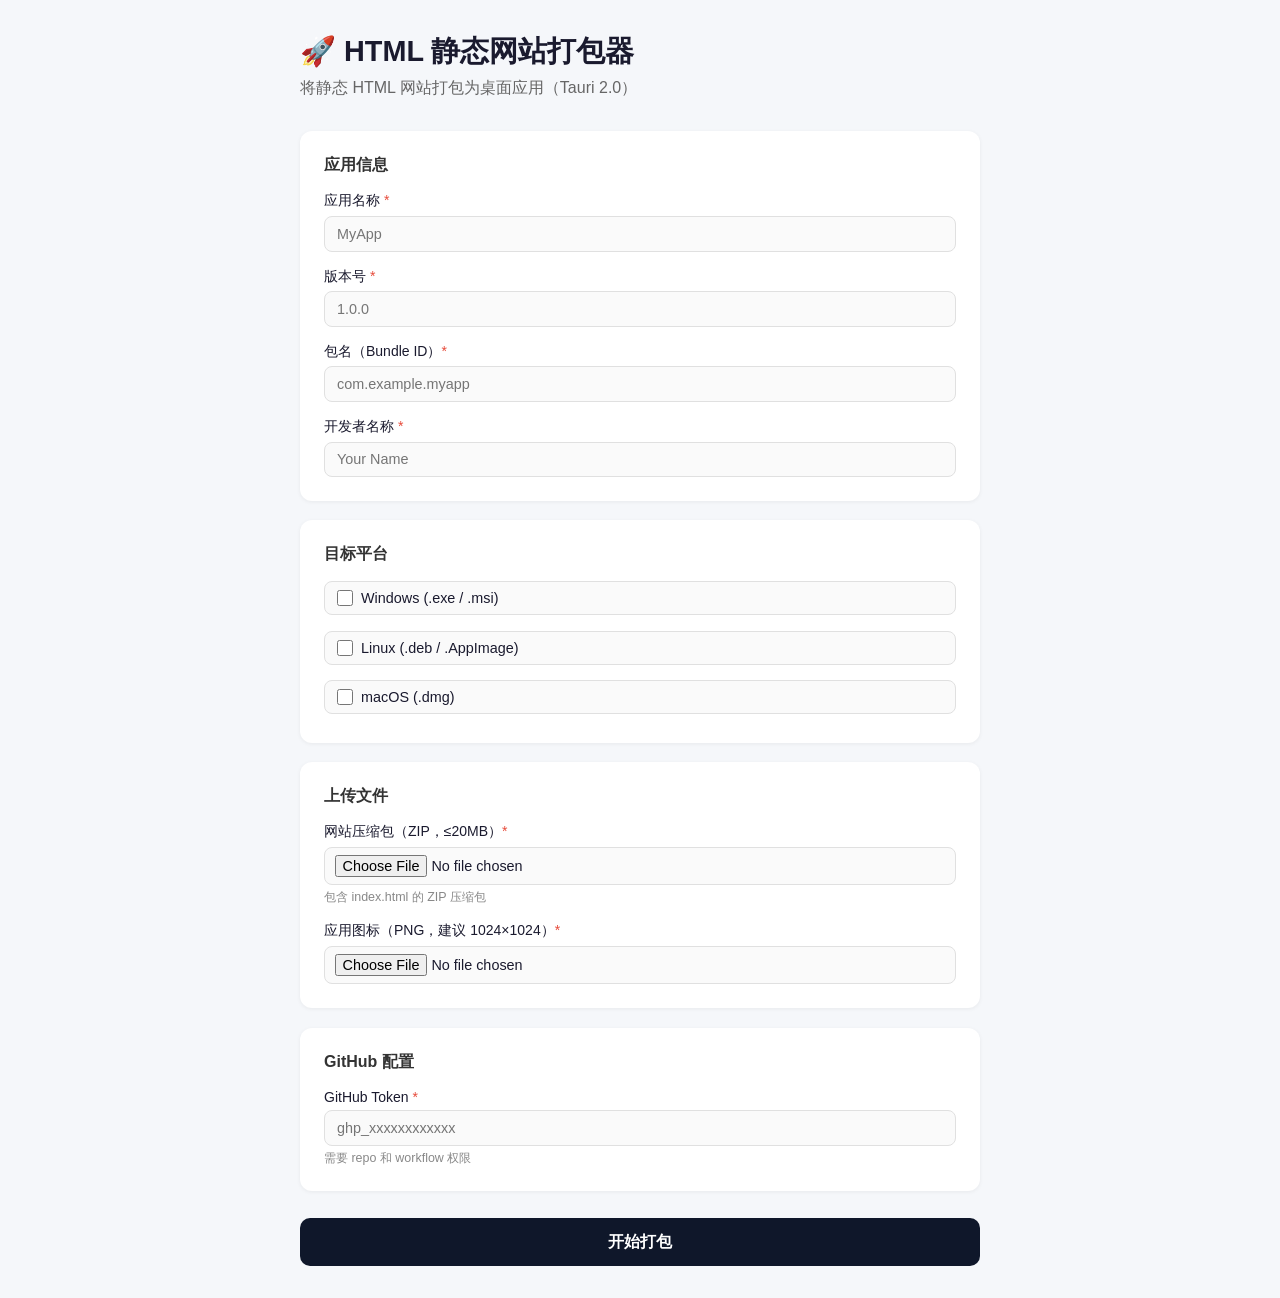
==== commit 1519eac8: "Update build.yml" ====
--- a/docs/index.html
+++ b/docs/index.html
@@ -1,240 +1,85 @@
 <!DOCTYPE html>
 <html lang="zh-CN">
 <head>
-  <meta charset="UTF-8" />
-  <meta name="viewport" content="width=device-width, initial-scale=1.0" />
-  <title>Tauri App 打包器</title>
-  <link href="https://cdn.jsdelivr.net/npm/bootstrap@5.3.0/dist/css/bootstrap.min.css" rel="stylesheet" />
+  <meta charset="UTF-8">
+  <meta name="viewport" content="width=device-width, initial-scale=1.0">
+  <title>HTML 打包器</title>
+  <link rel="stylesheet" href="style.css">
 </head>
-<body class="bg-light">
-  <div class="container py-4" style="max-width: 720px;">
-    <h1 class="mb-4">📦 静态 HTML → Tauri 应用</h1>
+<body>
+  <div class="container">
+    <h1>🚀 HTML 静态网站打包器</h1>
+    <p class="subtitle">将静态 HTML 网站打包为桌面应用（Tauri 2.0）</p>
 
-    <!-- Token 设置 -->
-    <div class="card mb-3">
-      <div class="card-body">
-        <label class="form-label">GitHub Token <span class="text-danger">*</span></label>
-        <input type="password" id="token" class="form-control" placeholder="ghp_..." />
-        <div class="form-text">
-          需要 <code>repo</code> 权限。未保存则自动使用上次输入。
+    <form id="packForm">
+      <div class="section">
+        <h2>应用信息</h2>
+        <div class="field">
+          <label for="appName">应用名称 <span class="req">*</span></label>
+          <input type="text" id="appName" placeholder="MyApp" required>
+        </div>
+        <div class="field">
+          <label for="version">版本号 <span class="req">*</span></label>
+          <input type="text" id="version" placeholder="1.0.0" pattern="\d+\.\d+\.\d+" required>
+        </div>
+        <div class="field">
+          <label for="identifier">包名（Bundle ID）<span class="req">*</span></label>
+          <input type="text" id="identifier" placeholder="com.example.myapp" required>
+        </div>
+        <div class="field">
+          <label for="author">开发者名称 <span class="req">*</span></label>
+          <input type="text" id="author" placeholder="Your Name" required>
         </div>
       </div>
-    </div>
 
-    <!-- 应用信息 -->
-    <div class="card mb-3">
-      <div class="card-body">
-        <div class="mb-3">
-          <label class="form-label">仓库全名</label>
-          <input type="text" id="repoFullName" class="form-control" placeholder="例如 yourname/your-repo" />
-          <div class="form-text">自动从当前页面 URL 检测，如不正确请手动修改。</div>
-        </div>
-        <div class="row g-3">
-          <div class="col-md-6">
-            <label class="form-label">应用名称 <span class="text-danger">*</span></label>
-            <input type="text" id="appName" class="form-control" placeholder="我的应用" required />
-          </div>
-          <div class="col-md-6">
-            <label class="form-label">版本号 <span class="text-danger">*</span></label>
-            <input type="text" id="version" class="form-control" value="1.0.0" required />
-          </div>
-          <div class="col-12">
-            <label class="form-label">包名 <span class="text-danger">*</span></label>
-            <input type="text" id="packageName" class="form-control" placeholder="com.example.app" required />
-          </div>
+      <div class="section">
+        <h2>目标平台</h2>
+        <div class="platforms">
+          <label class="platform-option">
+            <input type="checkbox" name="platform" value="windows"> Windows (.exe / .msi)
+          </label>
+          <label class="platform-option">
+            <input type="checkbox" name="platform" value="linux"> Linux (.deb / .AppImage)
+          </label>
+          <label class="platform-option">
+            <input type="checkbox" name="platform" value="macos"> macOS (.dmg)
+          </label>
         </div>
       </div>
-    </div>
 
-    <!-- 平台选择 -->
-    <div class="card mb-3">
-      <div class="card-body">
-        <label class="form-label">目标平台</label>
-        <div class="form-check">
-          <input class="form-check-input" type="checkbox" value="windows" id="chkWindows" checked />
-          <label class="form-check-label" for="chkWindows">Windows (.exe, .msi)</label>
+      <div class="section">
+        <h2>上传文件</h2>
+        <div class="field">
+          <label for="zipFile">网站压缩包（ZIP，≤20MB）<span class="req">*</span></label>
+          <input type="file" id="zipFile" accept=".zip" required>
+          <span class="hint">包含 index.html 的 ZIP 压缩包</span>
         </div>
-        <div class="form-check">
-          <input class="form-check-input" type="checkbox" value="macos" id="chkMacos" checked />
-          <label class="form-check-label" for="chkMacos">macOS (.dmg)</label>
-        </div>
-        <div class="form-check">
-          <input class="form-check-input" type="checkbox" value="linux" id="chkLinux" checked />
-          <label class="form-check-label" for="chkLinux">Linux (.deb, .AppImage)</label>
+        <div class="field">
+          <label for="iconFile">应用图标（PNG，建议 1024×1024）<span class="req">*</span></label>
+          <input type="file" id="iconFile" accept=".png,.jpg,.jpeg,.webp" required>
         </div>
       </div>
-    </div>
 
-    <!-- 文件上传 -->
-    <div class="card mb-3">
-      <div class="card-body">
-        <div class="mb-3">
-          <label class="form-label">静态 HTML 压缩包 (.zip) <span class="text-danger">*</span></label>
-          <input type="file" id="zipFile" class="form-control" accept=".zip" />
-          <div class="form-text">最大 20 MB，根目录需包含 <code>index.html</code></div>
-        </div>
-        <div class="mb-3">
-          <label class="form-label">应用图标 (.png) <span class="text-danger">*</span></label>
-          <input type="file" id="iconFile" class="form-control" accept="image/png" />
-          <div class="form-text">建议 512x512 像素</div>
+      <div class="section">
+        <h2>GitHub 配置</h2>
+        <div class="field">
+          <label for="token">GitHub Token <span class="req">*</span></label>
+          <input type="password" id="token" placeholder="ghp_xxxxxxxxxxxx" required>
+          <span class="hint">需要 repo 和 workflow 权限</span>
         </div>
       </div>
+
+      <button type="submit" id="submitBtn">开始打包</button>
+    </form>
+
+    <div id="status" class="status hidden"></div>
+
+    <div id="releases" class="releases hidden">
+      <h2>📦 最新构建</h2>
+      <div id="releaseList"></div>
     </div>
-
-    <button id="submitBtn" class="btn btn-primary w-100 mb-3" disabled>开始打包</button>
-
-    <!-- 状态/进度 -->
-    <div id="status" class="alert alert-info d-none" role="alert"></div>
   </div>
 
-  <script src="https://cdn.jsdelivr.net/npm/bootstrap@5.3.0/dist/js/bootstrap.bundle.min.js"></script>
-  <script>
-    (() => {
-      const tokenInput = document.getElementById('token');
-      const repoInput = document.getElementById('repoFullName');
-      const submitBtn = document.getElementById('submitBtn');
-      const statusDiv = document.getElementById('status');
-
-      // 从 URL 自动解析仓库
-      function detectRepo() {
-        const { hostname, pathname } = window.location;
-        const parts = pathname.split('/').filter(Boolean);
-        if (hostname.endsWith('github.io')) {
-          const owner = hostname.replace('.github.io', '');
-          const repo = parts[0] || '';
-          if (owner && repo) return `${owner}/${repo}`;
-        }
-        return '';
-      }
-
-      // 加载本地存储
-      function loadStorage() {
-        const savedToken = localStorage.getItem('gh_token');
-        if (savedToken) tokenInput.value = savedToken;
-        repoInput.value = detectRepo();
-        checkReady();
-      }
-
-      function checkReady() {
-        const tokenOk = tokenInput.value.trim().length > 0;
-        const repoOk = repoInput.value.trim().length > 0;
-        submitBtn.disabled = !(tokenOk && repoOk);
-      }
-
-      // 保存 token
-      tokenInput.addEventListener('input', () => {
-        localStorage.setItem('gh_token', tokenInput.value.trim());
-        checkReady();
-      });
-      repoInput.addEventListener('input', checkReady);
-
-      function setStatus(msg, type = 'info') {
-        statusDiv.textContent = msg;
-        statusDiv.className = `alert alert-${type}`;
-        statusDiv.classList.remove('d-none');
-      }
-
-      async function uploadAndTrigger() {
-        const token = tokenInput.value.trim();
-        const [owner, repo] = repoInput.value.trim().split('/');
-        const appName = document.getElementById('appName').value.trim();
-        const version = document.getElementById('version').value.trim();
-        const packageName = document.getElementById('packageName').value.trim();
-        const zipFile = document.getElementById('zipFile').files[0];
-        const iconFile = document.getElementById('iconFile').files[0];
-        const platforms = [
-          document.getElementById('chkWindows').checked ? 'windows' : '',
-          document.getElementById('chkMacos').checked ? 'macos' : '',
-          document.getElementById('chkLinux').checked ? 'linux' : ''
-        ].filter(Boolean).join(',');
-
-        if (!appName || !version || !packageName) return alert('请填写完整信息');
-        if (!zipFile) return alert('请上传 HTML 压缩包');
-        if (!iconFile) return alert('请上传图标');
-        if (zipFile.size > 20 * 1024 * 1024) return alert('压缩包不能超过 20 MB');
-
-        setStatus('正在上传文件…', 'info');
-        submitBtn.disabled = true;
-
-        const runId = Date.now().toString();
-        const headers = {
-          Authorization: `token ${token}`,
-          Accept: 'application/vnd.github+json'
-        };
-
-        try {
-          // 获取默认分支
-          const repoInfoRes = await fetch(`https://api.github.com/repos/${owner}/${repo}`, { headers });
-          if (!repoInfoRes.ok) throw new Error('仓库访问失败，检查 Token 和仓库名');
-          const repoInfo = await repoInfoRes.json();
-          const branch = repoInfo.default_branch || 'main';
-
-          // 辅助函数：上传文件
-          async function uploadFile(file, path) {
-            const base64 = await new Promise((resolve, reject) => {
-              const reader = new FileReader();
-              reader.onload = () => resolve(reader.result.split(',')[1]);
-              reader.onerror = reject;
-              reader.readAsDataURL(file);
-            });
-            const body = {
-              message: `Upload ${file.name}`,
-              content: base64,
-              branch: branch
-            };
-            const res = await fetch(`https://api.github.com/repos/${owner}/${repo}/contents/${path}`, {
-              method: 'PUT',
-              headers: { ...headers, 'Content-Type': 'application/json' },
-              body: JSON.stringify(body)
-            });
-            if (!res.ok) {
-              const err = await res.json();
-              throw new Error(`上传失败: ${err.message}`);
-            }
-          }
-
-          await uploadFile(zipFile, `upload/${runId}/archive.zip`);
-          await uploadFile(iconFile, `upload/${runId}/icon.png`);
-
-          setStatus('文件上传完成，正在触发打包…', 'info');
-
-          // 触发 workflow
-          const workflowId = 'build.yml'; // 文件名
-          const dispatchBody = {
-            ref: branch,
-            inputs: {
-              zip_file: `upload/${runId}/archive.zip`,
-              icon_file: `upload/${runId}/icon.png`,
-              app_name: appName,
-              version: version,
-              package_name: packageName,
-              platforms: platforms
-            }
-          };
-          const dispatchRes = await fetch(
-            `https://api.github.com/repos/${owner}/${repo}/actions/workflows/${workflowId}/dispatches`,
-            {
-              method: 'POST',
-              headers: { ...headers, 'Content-Type': 'application/json' },
-              body: JSON.stringify(dispatchBody)
-            }
-          );
-          if (!dispatchRes.ok) throw new Error('触发工作流失败');
-
-          setStatus(
-            `✅ 打包已开始！请前往 <a href="https://github.com/${owner}/${repo}/actions" target="_blank">Actions</a> 查看进度，完成后可在 <a href="https://github.com/${owner}/${repo}/releases" target="_blank">Releases</a> 下载。`,
-            'success'
-          );
-        } catch (err) {
-          setStatus(`❌ ${err.message}`, 'danger');
-        } finally {
-          submitBtn.disabled = false;
-        }
-      }
-
-      submitBtn.addEventListener('click', uploadAndTrigger);
-      loadStorage();
-    })();
-  </script>
+  <script src="script.js"></script>
 </body>
 </html>
--- a/docs/style.css
+++ b/docs/style.css
@@ -0,0 +1,82 @@
+*, *::before, *::after { box-sizing: border-box; margin: 0; padding: 0; }
+
+body {
+  font-family: -apple-system, BlinkMacSystemFont, 'Segoe UI', sans-serif;
+  background: #f5f7fa;
+  color: #1a1a2e;
+  padding: 2rem 1rem;
+  min-height: 100vh;
+}
+
+.container { max-width: 680px; margin: 0 auto; }
+h1 { font-size: 1.8rem; font-weight: 700; }
+.subtitle { color: #666; margin: .4rem 0 2rem; }
+
+.section {
+  background: #fff;
+  border-radius: 12px;
+  padding: 1.5rem;
+  margin-bottom: 1.2rem;
+  box-shadow: 0 1px 4px rgba(0,0,0,.06);
+}
+.section h2 { font-size: 1rem; font-weight: 600; margin-bottom: 1rem; color: #333; }
+
+.field { margin-bottom: 1rem; }
+.field:last-child { margin-bottom: 0; }
+label { display: block; font-size: .875rem; font-weight: 500; margin-bottom: .35rem; }
+.req { color: #e74c3c; }
+.hint { font-size: .78rem; color: #888; margin-top: .25rem; display: block; }
+
+input[type="text"], input[type="password"], input[type="file"] {
+  width: 100%; padding: .55rem .75rem;
+  border: 1.5px solid #e0e0e0; border-radius: 8px;
+  font-size: .9rem; transition: border-color .2s; background: #fafafa;
+}
+input[type="text"]:focus, input[type="password"]:focus {
+  outline: none; border-color: #4f46e5; background: #fff;
+}
+input[type="file"] { padding: .45rem .6rem; cursor: pointer; }
+
+.platforms { display: flex; flex-direction: column; gap: .6rem; }
+.platform-option {
+  display: flex; align-items: center; gap: .5rem;
+  font-size: .9rem; cursor: pointer; padding: .5rem .75rem;
+  border-radius: 8px; border: 1.5px solid #e0e0e0; background: #fafafa;
+  transition: border-color .2s, background .2s;
+}
+.platform-option:has(input:checked) { border-color: #4f46e5; background: #f0f0ff; }
+input[type="checkbox"] { accent-color: #4f46e5; width: 1rem; height: 1rem; }
+
+button[type="submit"] {
+  width: 100%; padding: .85rem; background: #0f172a;
+  color: #fff; border: none; border-radius: 10px;
+  font-size: 1rem; font-weight: 600; cursor: pointer;
+  transition: opacity .2s; margin-top: .5rem;
+}
+button[type="submit"]:hover { opacity: .85; }
+button[type="submit"]:disabled { opacity: .5; cursor: not-allowed; }
+
+.status {
+  margin-top: 1.2rem; padding: 1rem 1.2rem;
+  border-radius: 10px; font-size: .9rem; line-height: 1.6;
+}
+.status.success { background: #f0fdf4; color: #166534; border: 1px solid #bbf7d0; }
+.status.error   { background: #fef2f2; color: #991b1b; border: 1px solid #fecaca; }
+.status.info    { background: #eff6ff; color: #1e40af; border: 1px solid #bfdbfe; }
+.hidden { display: none; }
+
+.releases {
+  background: #fff; border-radius: 12px; padding: 1.5rem;
+  margin-top: 1.2rem; box-shadow: 0 1px 4px rgba(0,0,0,.06);
+}
+.releases h2 { font-size: 1rem; font-weight: 600; margin-bottom: 1rem; }
+.release-item { border: 1px solid #e5e7eb; border-radius: 8px; padding: 1rem; margin-bottom: .75rem; }
+.release-item h3 { font-size: .9rem; font-weight: 600; margin-bottom: .5rem; }
+.release-assets { display: flex; flex-wrap: wrap; gap: .4rem; margin-top: .5rem; }
+.asset-link {
+  display: inline-flex; align-items: center; gap: .3rem;
+  padding: .3rem .7rem; background: #f1f5f9; border-radius: 6px;
+  text-decoration: none; font-size: .8rem; color: #374151;
+  font-weight: 500; transition: background .15s;
+}
+.asset-link:hover { background: #e2e8f0; }
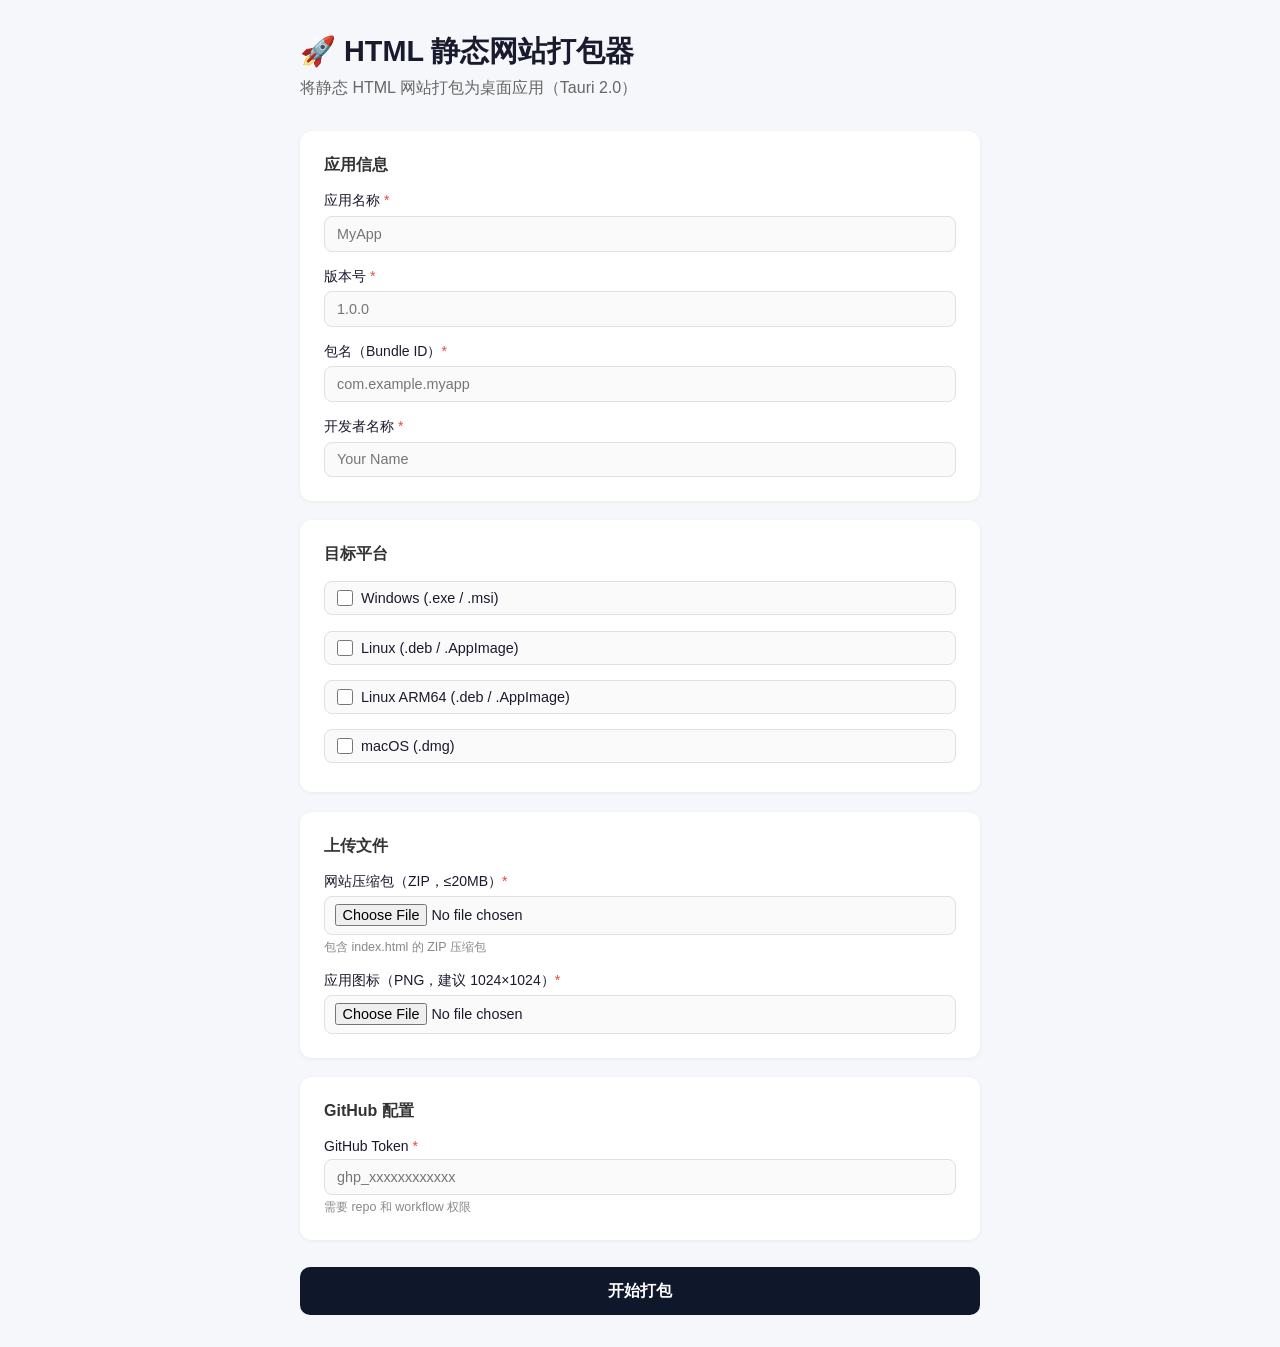
==== commit 3c352c48: "Update build.yml" ====
--- a/docs/index.html
+++ b/docs/index.html
@@ -42,6 +42,9 @@
             <input type="checkbox" name="platform" value="linux"> Linux (.deb / .AppImage)
           </label>
           <label class="platform-option">
+            <input type="checkbox" name="platform" value="linux-arm64"> Linux ARM64 (.deb / .AppImage)
+          </label>
+          <label class="platform-option">
             <input type="checkbox" name="platform" value="macos"> macOS (.dmg)
           </label>
         </div>
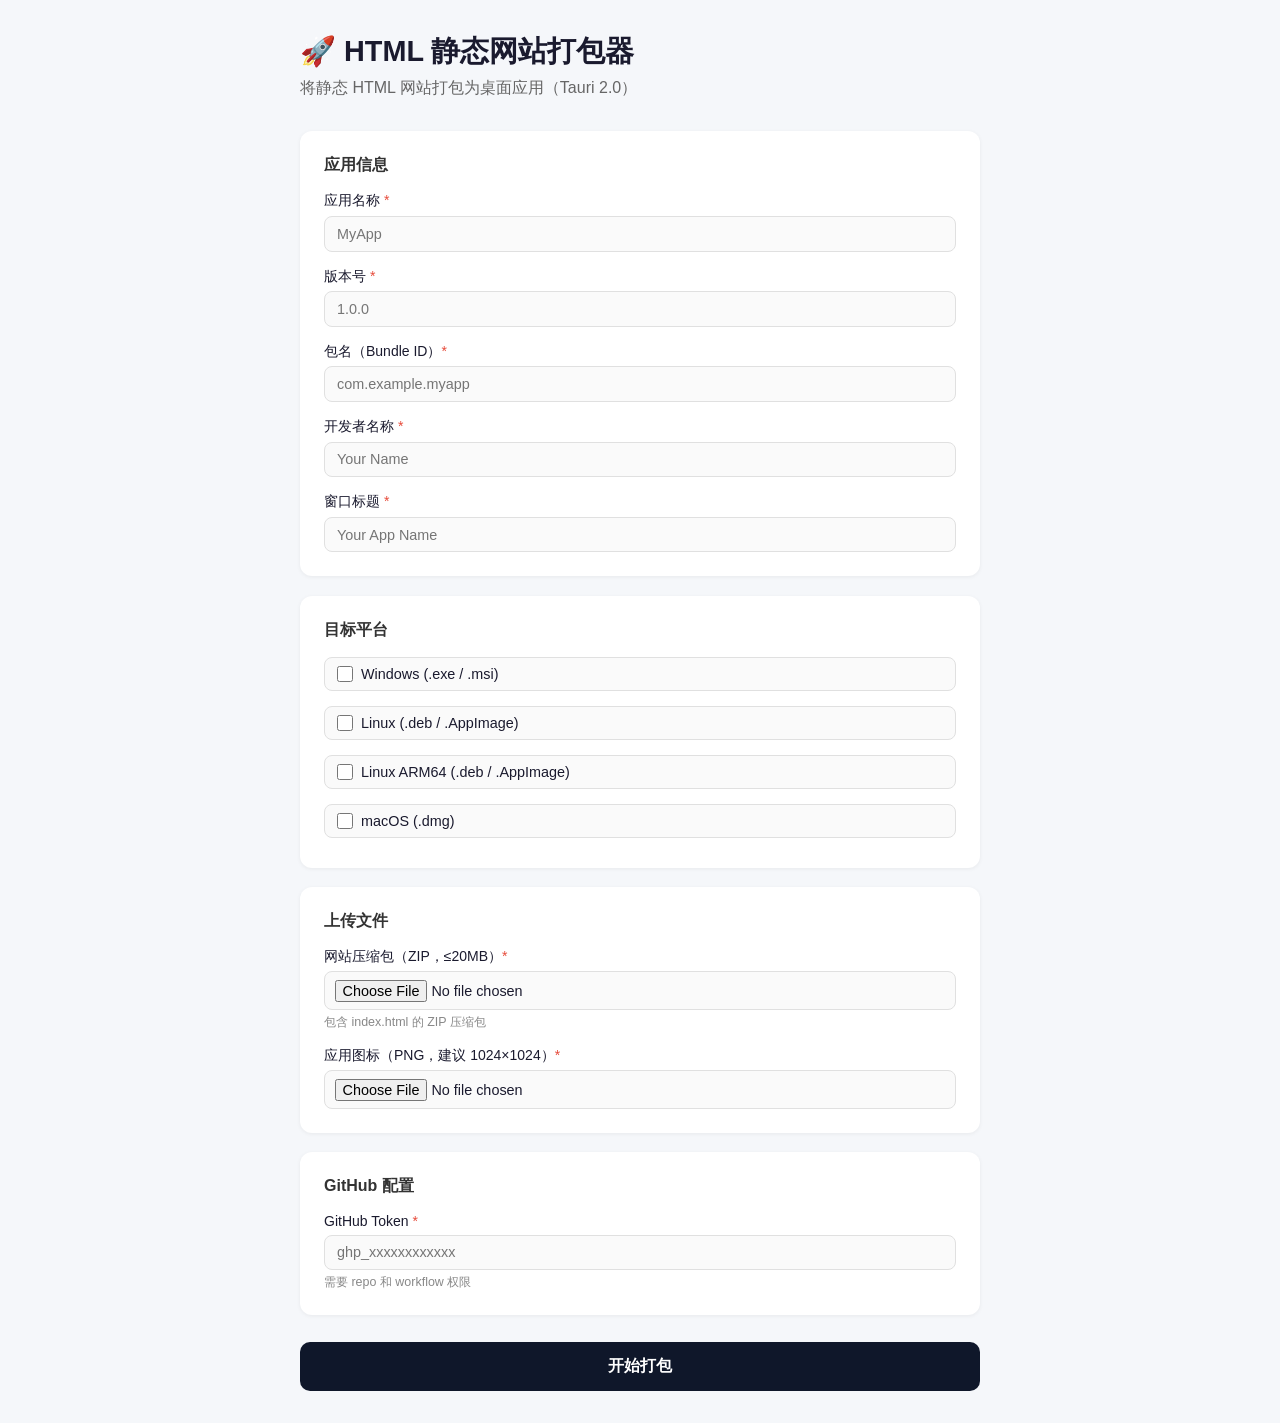
==== commit 9d41b683: "Update Official Release Version" ====
--- a/docs/index.html
+++ b/docs/index.html
@@ -29,6 +29,10 @@
         <div class="field">
           <label for="author">开发者名称 <span class="req">*</span></label>
           <input type="text" id="author" placeholder="Your Name" required>
+        </div>
+        <div class="field">
+          <label for="windowTitle">窗口标题 <span class="req">*</span></label>
+          <input type="text" id="windowTitle" placeholder="Your App Name" required>
         </div>
       </div>
 
